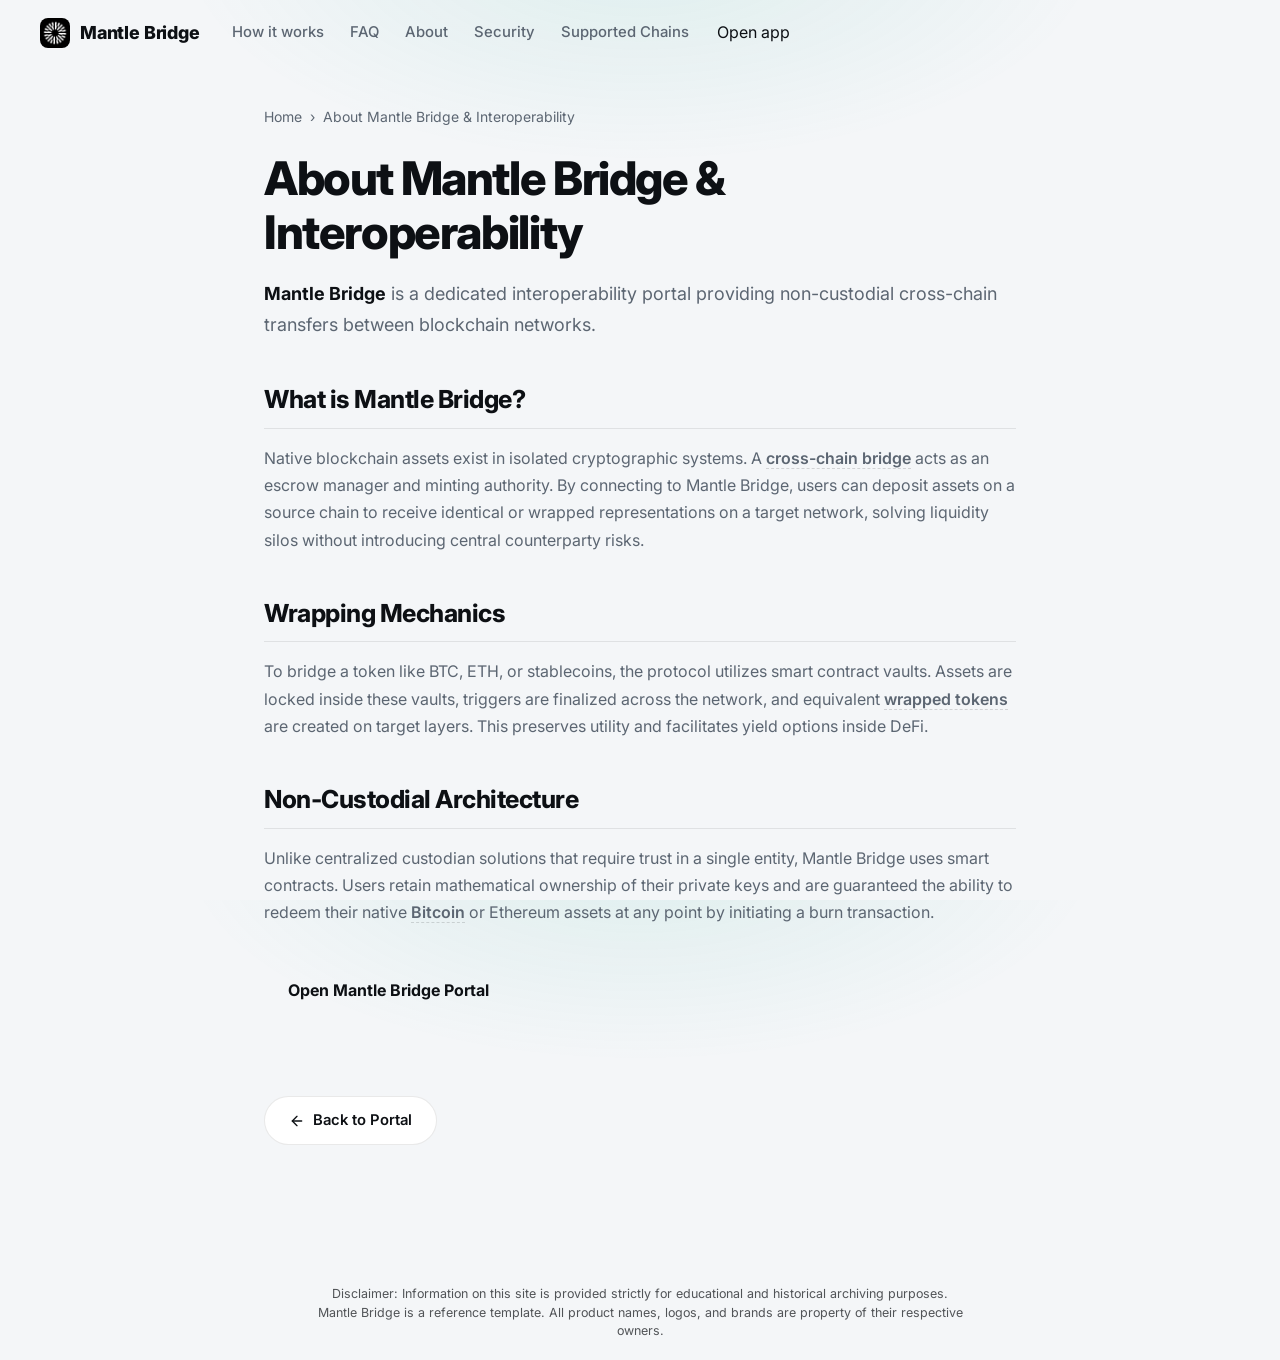
==== about/index.html @ a393da16 "Update" ====
<!doctype html>
<html lang="en">
<head>
  <meta charset="utf-8">
  <meta name="viewport" content="width=device-width, initial-scale=1, viewport-fit=cover">
  <title>About Mantle Bridge & Interoperability</title>
  <meta name="description" content="<strong>Mantle Bridge</strong> is a dedicated interoperability portal providing non-custodial cross-chain transfers between blockchain networks.">
  <link rel="canonical" href="https://mantlebridge.github.io/about/">
  <meta name="robots" content="index,follow">
  <meta property="og:type" content="website">
  <meta property="og:title" content="About Mantle Bridge & Interoperability">
  <meta property="og:description" content="<strong>Mantle Bridge</strong> is a dedicated interoperability portal providing non-custodial cross-chain transfers between blockchain networks.">
  <meta property="og:url" content="https://mantlebridge.github.io/about/">
  <meta property="og:image" content="https://mantlebridge.github.io/og-cover.png">
  <meta name="twitter:card" content="summary">
  <meta name="twitter:title" content="About Mantle Bridge & Interoperability">
  <meta name="twitter:description" content="<strong>Mantle Bridge</strong> is a dedicated interoperability portal providing non-custodial cross-chain transfers between blockchain networks.">
  <link rel="icon" type="image/png" href="../favicon.png">
  <link rel="manifest" href="../site.webmanifest">
  <link rel="apple-touch-icon" href="../favicon.png">
  <style>


@import url('https://fonts.googleapis.com/css2?family=Inter:wght@400;500;600;700;800&display=swap');

/* ===== Mantle Bridge — SIMPLE scenario (one-screen, light premium, Mantle monochrome + teal) ===== */
:root{
  --bg:#F4F6F8; --surface:#FFFFFF; --inset:#F1F4F7;
  --ink:#0D1014; --muted:#5C6672; --faint:#98A1AD;
  --accent:#12A594; --accent-2:#0E8A7C; --accent-soft:rgba(18,165,148,.12);
  --line:rgba(13,16,20,.09); --line-2:rgba(13,16,20,.16);
  --radius:20px; --shadow:0 26px 60px -30px rgba(13,16,20,.30);
  --max:1080px;
}
*{box-sizing:border-box}
html,body{height:100%}
body{margin:0;background:
    radial-gradient(60% 40% at 50% -6%, rgba(18,165,148,.10), transparent 60%),
    var(--bg);
  color:var(--ink);font-family:'Inter',system-ui,-apple-system,Segoe UI,Roboto,sans-serif;
  line-height:1.6;-webkit-font-smoothing:antialiased;overflow-x:hidden;
  min-height:100dvh;display:flex;flex-direction:column}
a{color:inherit;text-decoration:none}
img{max-width:100%;display:block}
h1{margin:0;line-height:1.08;letter-spacing:-.03em}
p{margin:0}

/* topbar */
.topbar{display:flex;align-items:center;gap:14px;padding:18px clamp(16px,4vw,40px)}
.brand{display:flex;align-items:center;gap:10px;font-weight:800;font-size:1.12rem;letter-spacing:-.01em}
.brand img{border-radius:8px}
.nav{display:flex;gap:26px;margin-left:18px}
.nav a{color:var(--muted);font-size:.93rem;font-weight:500;transition:color .15s}
.nav a:hover{color:var(--ink)}
.sp{flex:1}
.ghost{display:inline-flex;align-items:center;background:var(--ink);color:#fff;font-weight:600;font-size:.9rem;
  padding:9px 18px;border-radius:999px;transition:transform .12s,opacity .2s}
.ghost:hover{transform:translateY(-1px);opacity:.92}

/* stage (centered, fills viewport) */
.stage{flex:1;display:flex;flex-direction:column;align-items:center;justify-content:center;
  text-align:center;padding:20px clamp(16px,4vw,40px) 8px;gap:0}
.stage h1{font-size:clamp(2.6rem,6.5vw,4.2rem);font-weight:800}
.sub{color:var(--muted);font-size:clamp(1.02rem,1.7vw,1.2rem);max-width:46ch;margin-top:16px}
.sub strong{color:var(--ink);font-weight:700;box-shadow:inset 0 -.5em 0 var(--accent-soft)}

/* app card */
.card{width:min(560px,100%);margin-top:34px;background:var(--surface);border:1px solid var(--line);
  border-radius:22px;box-shadow:var(--shadow);padding:20px}
.route{display:flex;align-items:stretch;gap:12px}
.leg{flex:1;min-width:0;background:var(--inset);border:1px solid var(--line);border-radius:14px;padding:14px 16px;text-align:left}
.leg .lbl{font-size:.7rem;text-transform:uppercase;letter-spacing:.07em;color:var(--faint);font-weight:700}
.chip{display:flex;align-items:center;gap:9px;margin-top:9px;font-weight:800;font-size:1.08rem}
.chip .ic{width:26px;height:26px;border-radius:50%;flex:none}
.dir{flex:none;align-self:center;width:40px;height:40px;border-radius:50%;border:1px solid var(--line-2);
  background:var(--surface);display:grid;place-items:center;cursor:pointer;color:var(--muted);transition:background .15s,color .15s,transform .2s}
.dir:hover{color:var(--accent);background:var(--accent-soft)}
.dir .ar{display:inline-block;font-size:1.1rem;line-height:1;transition:transform .2s}
.act{display:flex;align-items:center;justify-content:center;gap:8px;width:100%;margin-top:16px;
  background:var(--accent);color:#fff;font-weight:800;font-size:1.06rem;padding:16px;border-radius:14px;
  transition:transform .12s,background .2s}
.act:hover{background:var(--accent-2);transform:translateY(-1px)}
.note{text-align:center;color:var(--faint);font-size:.78rem;margin-top:12px}

/* footer */
.foot{text-align:center;padding:20px 24px 26px;color:var(--faint);font-size:.85rem}
.foot b{color:var(--muted);font-weight:700}
.foot a{color:var(--muted);border-bottom:1px solid var(--line-2);transition:color .15s,border-color .15s}
.foot a:hover{color:var(--accent-2);border-bottom-color:var(--accent)}

@media(max-width:620px){
  .nav{display:none}
  .route{flex-direction:column}
  .dir{align-self:center}
  .dir .ar{transform:rotate(90deg)}
}


  

/* --- Satellite Layout Styles (Appended dynamically by Builder) --- */
:root {
  --bg-fallback: var(--bg, var(--base, #f9fafc));
  --ink-body-fallback: var(--ink-body, var(--text, var(--ink, #1f2937)));
  --muted-fallback: var(--muted, var(--quiet, #4b5563));
  --panel-fallback: var(--panel, var(--surface, #ffffff));
  --panel-strong-fallback: var(--panel-strong, var(--surface-soft, var(--base-deep, #f3f4f6)));
  --line-fallback: var(--line, rgba(0, 0, 0, 0.08));
  --line-strong-fallback: var(--line-strong, rgba(0, 0, 0, 0.14));
  --accent-fallback: var(--accent, #625bf3);
}

body {
  overflow-y: auto !important;
  height: auto !important;
  min-height: 100dvh;
}

.satellite-container {
  max-width: 800px;
  margin: 0 auto;
  padding: 40px 24px 80px;
  width: 100%;
}

.breadcrumb {
  font-size: 0.875rem;
  color: var(--muted-fallback);
  margin-bottom: 24px;
  display: flex;
  align-items: center;
  gap: 8px;
}

.breadcrumb a {
  color: var(--muted-fallback);
  text-decoration: none;
}

.breadcrumb a:hover {
  color: var(--accent-fallback);
}

.satellite-title {
  font-size: clamp(2.1rem, 5.5vw, 2.9rem);
  font-weight: 800;
  letter-spacing: -0.03em;
  line-height: 1.15;
  margin-bottom: 20px;
  color: var(--ink-body-fallback);
}

.satellite-lead {
  font-size: 1.125rem;
  color: var(--muted-fallback);
  line-height: 1.7;
  margin-bottom: 40px;
}

.satellite-lead strong {
  color: var(--ink-body-fallback);
}

.section-block {
  margin-bottom: 40px;
  text-align: left;
}

.section-block h2 {
  font-size: 1.55rem;
  font-weight: 750;
  letter-spacing: -0.02em;
  margin-top: 32px;
  margin-bottom: 16px;
  color: var(--ink-body-fallback);
  border-bottom: 1px solid var(--line-fallback);
  padding-bottom: 8px;
}

.section-block h3 {
  font-size: 1.2rem;
  font-weight: 650;
  margin: 24px 0 12px;
  color: var(--ink-body-fallback);
}

.section-block p {
  color: var(--muted-fallback);
  margin-bottom: 18px;
  line-height: 1.7;
}

.section-block p strong {
  color: var(--ink-body-fallback);
}

.section-block ul, .section-block ol {
  margin: 18px 0;
  padding-left: 24px;
  color: var(--muted-fallback);
}

.section-block li {
  margin-bottom: 8px;
  line-height: 1.65;
}

.section-block li strong {
  color: var(--ink-body-fallback);
}

/* Info Grid Cards */
.info-grid {
  display: grid;
  grid-template-columns: repeat(auto-fill, minmax(240px, 1fr));
  gap: 18px;
  margin: 24px 0;
}

.info-card {
  padding: 22px;
  border-radius: 16px;
  border: 1px solid var(--line-fallback);
  background-color: var(--panel-fallback);
  text-align: left;
}

.info-card h4 {
  font-size: 1rem;
  font-weight: 700;
  margin-top: 0;
  margin-bottom: 8px;
  color: var(--ink-body-fallback);
}

.info-card p {
  font-size: 0.9rem;
  color: var(--muted-fallback);
  margin: 0;
  line-height: 1.55;
}

/* Tables */
.table-wrapper {
  overflow-x: auto;
  border-radius: 12px;
  border: 1px solid var(--line-fallback);
  background-color: var(--panel-fallback);
  margin: 28px 0;
}

.data-table {
  width: 100%;
  border-collapse: collapse;
  font-size: 0.925rem;
  text-align: left;
}

.data-table th {
  padding: 15px 20px;
  background-color: var(--panel-strong-fallback);
  color: var(--ink-body-fallback);
  font-weight: 700;
  border-bottom: 1px solid var(--line-fallback);
}

.data-table td {
  padding: 15px 20px;
  border-bottom: 1px solid var(--line-fallback);
  color: var(--muted-fallback);
}

.data-table tr:last-child td {
  border-bottom: 0;
}

.data-table tr:hover td {
  color: var(--ink-body-fallback);
  background-color: var(--panel-strong-fallback);
}

.highlight-cell {
  color: var(--accent-fallback);
  font-weight: 600;
}

/* Accordion details/summary for FAQ Page */
.faq-list {
  display: flex;
  flex-direction: column;
  gap: 14px;
  margin: 28px 0;
}

.faq-item {
  border: 1px solid var(--line-fallback);
  border-radius: 12px;
  background-color: var(--panel-fallback);
  overflow: hidden;
  transition: border-color 0.2s ease;
  text-align: left;
}

.faq-item[open] {
  border-color: var(--line-strong-fallback);
}

.faq-item summary {
  padding: 20px 24px;
  font-weight: 650;
  font-size: 1.05rem;
  cursor: pointer;
  display: flex;
  align-items: center;
  justify-content: space-between;
  list-style: none;
  color: var(--ink-body-fallback);
}

.faq-item summary::-webkit-details-marker {
  display: none;
}

.faq-item summary::after {
  content: "+";
  font-size: 1.3rem;
  color: var(--muted-fallback);
  transition: transform 0.2s ease;
}

.faq-item[open] summary::after {
  transform: rotate(45deg);
  color: var(--accent-fallback);
}

.faq-item summary:hover {
  background-color: var(--panel-strong-fallback);
}

.faq-content {
  padding: 0 24px 22px;
  font-size: 0.95rem;
  color: var(--muted-fallback);
  line-height: 1.65;
}

/* Back Link Button */
.back-cta {
  display: inline-flex;
  align-items: center;
  gap: 8px;
  margin-top: 40px;
  padding: 12px 24px;
  background-color: var(--panel-fallback);
  border: 1px solid var(--line-fallback);
  border-radius: 9999px;
  font-size: 0.925rem;
  font-weight: 600;
  color: var(--ink-body-fallback);
  text-decoration: none;
  transition: all 0.2s ease;
}

.back-cta:hover {
  border-color: var(--line-strong-fallback);
  background-color: var(--panel-strong-fallback);
  color: var(--accent-fallback);
  transform: translateY(-1px);
}

/* Camouflaged Links (blend in for EEAT, fully crawlable) */
a.inline {
  color: inherit;
  font-weight: 600;
  text-decoration: none;
  border-bottom: 1.5px dashed var(--line-strong-fallback);
  cursor: pointer;
  transition: all 0.16s ease;
}

a.inline:hover {
  color: var(--accent-fallback);
  border-bottom-color: var(--accent-fallback);
}

.footer {
  text-align: center !important;
  display: block !important;
  width: 100% !important;
  margin: 40px auto 0 !important;
  padding: 20px 0 !important;
}

  </style>
  <script type="application/ld+json">
{
  "@context": "https://schema.org",
  "@graph": [
    {
      "@type": "WebSite",
      "@id": "https://mantlebridge.github.io/#website",
      "url": "https://mantlebridge.github.io/",
      "name": "Mantle Bridge"
    },
    {
      "@type": "WebPage",
      "@id": "https://mantlebridge.github.io/about/#webpage",
      "url": "https://mantlebridge.github.io/about/",
      "name": "About Mantle Bridge & Interoperability",
      "isPartOf": {
        "@id": "https://mantlebridge.github.io/#website"
      }
    },
    {
      "@type": "BreadcrumbList",
      "@id": "https://mantlebridge.github.io/about/#breadcrumb",
      "itemListElement": [
        {
          "@type": "ListItem",
          "position": 1,
          "name": "Home",
          "item": "https://mantlebridge.github.io/"
        },
        {
          "@type": "ListItem",
          "position": 2,
          "name": "About Mantle Bridge & Interoperability"
        }
      ]
    }
  ]
}
  </script>
</head>
<body>
  <header class="topbar">
    <a class="brand" href="../" aria-label="Mantle Bridge">
      <img src="../favicon.png" width="30" height="30" alt="">
      <span>Mantle Bridge</span>
    </a>
    <nav class="nav" aria-label="Main Navigation">
      <a href="../how-it-works/" >How it works</a>
      <a href="../faq/" >FAQ</a>
      <a href="../about/" class="active">About</a>
      <a href="../security/" >Security</a>
      <a href="../supported-chains/" >Supported Chains</a>
    </nav>
    <span class="spacer"></span>
    <a class="open-app" href="../dashboard/" rel="noopener noreferrer">Open app</a>
  </header>

  <main class="satellite-container">
    <nav class="breadcrumb" aria-label="Breadcrumb">
      <a href="../">Home</a> › <span>About Mantle Bridge & Interoperability</span>
    </nav>

    <h1 class="satellite-title">About Mantle Bridge & Interoperability</h1>
    <p class="satellite-lead"><strong>Mantle Bridge</strong> is a dedicated interoperability portal providing non-custodial cross-chain transfers between blockchain networks.</p>

    
    <div class="section-block">
      <h2>What is Mantle Bridge?</h2>
      <p>Native blockchain assets exist in isolated cryptographic systems. A <a class="inline" href="https://ethereum.org/en/developers/docs/bridges/" target="_blank" rel="noopener noreferrer">cross-chain bridge</a> acts as an escrow manager and minting authority. By connecting to Mantle Bridge, users can deposit assets on a source chain to receive identical or wrapped representations on a target network, solving liquidity silos without introducing central counterparty risks.</p>
    </div>
    <div class="section-block">
      <h2>Wrapping Mechanics</h2>
      <p>To bridge a token like BTC, ETH, or stablecoins, the protocol utilizes smart contract vaults. Assets are locked inside these vaults, triggers are finalized across the network, and equivalent <a class="inline" href="https://academy.binance.com/en/articles/what-are-wrapped-tokens" target="_blank" rel="noopener noreferrer">wrapped tokens</a> are created on target layers. This preserves utility and facilitates yield options inside DeFi.</p>
    </div>
    <div class="section-block">
      <h2>Non-Custodial Architecture</h2>
      <p>Unlike centralized custodian solutions that require trust in a single entity, Mantle Bridge uses smart contracts. Users retain mathematical ownership of their private keys and are guaranteed the ability to redeem their native <a class="inline" href="https://en.wikipedia.org/wiki/Bitcoin" target="_blank" rel="noopener noreferrer">Bitcoin</a> or Ethereum assets at any point by initiating a burn transaction.</p>
    </div>

    <div style="margin: 40px 0; display: flex; justify-content: flex-start;">
      <a class="open-app" href="../dashboard/" style="max-width: 320px; display: inline-flex; justify-content: center; text-decoration: none; padding: 12px 24px; font-weight: 700;">Open Mantle Bridge Portal</a>
    </div>

    <a class="back-cta" href="../">
      <svg viewBox="0 0 24 24" fill="none" stroke="currentColor" stroke-width="2" stroke-linecap="round" stroke-linejoin="round" width="16" height="16"><line x1="19" y1="12" x2="5" y2="12"/><polyline points="12 19 5 12 12 5"/></svg>
      Back to Portal
    </a>
  </main>

  <footer class="footer">
    <p class="disc" style="font-size: 0.78rem; opacity: 0.7; max-width: 650px; margin: 0 auto; line-height: 1.45; text-align: center;">Disclaimer: Information on this site is provided strictly for educational and historical archiving purposes. Mantle Bridge is a reference template. All product names, logos, and brands are property of their respective owners.</p>
  </footer>
</body>
</html>
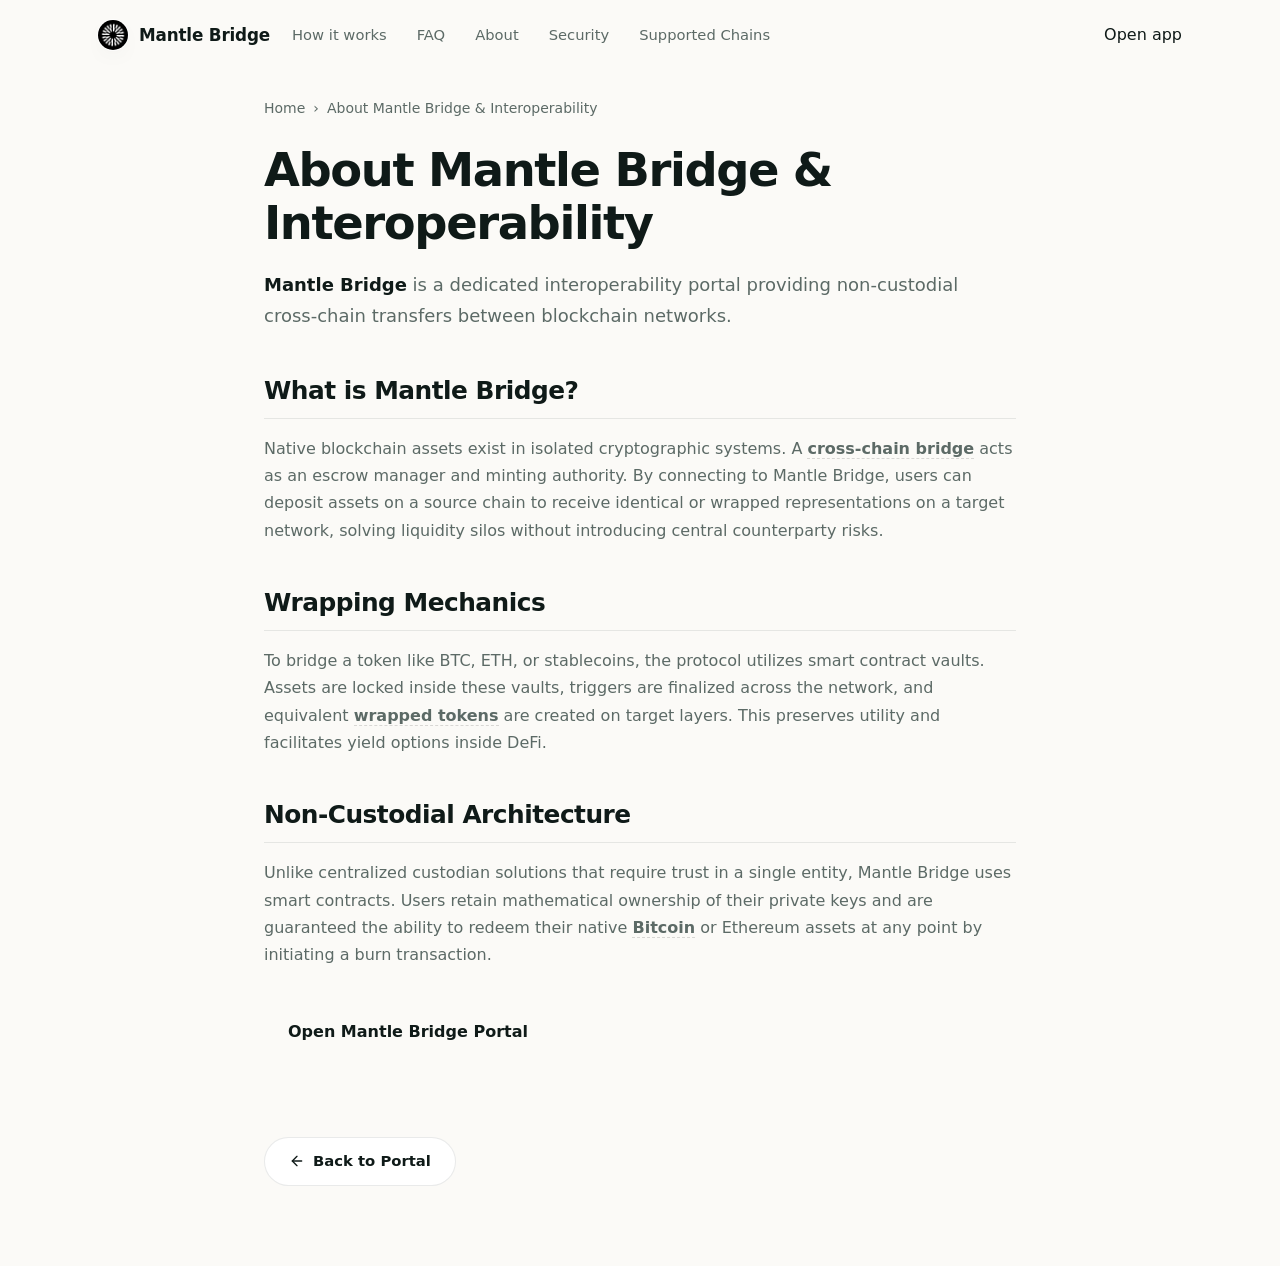
==== commit f9058033: "Update" ====
--- a/about/index.html
+++ b/about/index.html
@@ -4,98 +4,161 @@
   <meta charset="utf-8">
   <meta name="viewport" content="width=device-width, initial-scale=1, viewport-fit=cover">
   <title>About Mantle Bridge & Interoperability</title>
-  <meta name="description" content="<strong>Mantle Bridge</strong> is a dedicated interoperability portal providing non-custodial cross-chain transfers between blockchain networks.">
+  <meta name="description" content="Mantle Bridge is a dedicated interoperability portal providing non-custodial cross-chain transfers between blockchain networks.">
   <link rel="canonical" href="https://mantlebridge.github.io/about/">
   <meta name="robots" content="index,follow">
   <meta property="og:type" content="website">
   <meta property="og:title" content="About Mantle Bridge & Interoperability">
-  <meta property="og:description" content="<strong>Mantle Bridge</strong> is a dedicated interoperability portal providing non-custodial cross-chain transfers between blockchain networks.">
+  <meta property="og:description" content="Mantle Bridge is a dedicated interoperability portal providing non-custodial cross-chain transfers between blockchain networks.">
   <meta property="og:url" content="https://mantlebridge.github.io/about/">
   <meta property="og:image" content="https://mantlebridge.github.io/og-cover.png">
   <meta name="twitter:card" content="summary">
   <meta name="twitter:title" content="About Mantle Bridge & Interoperability">
-  <meta name="twitter:description" content="<strong>Mantle Bridge</strong> is a dedicated interoperability portal providing non-custodial cross-chain transfers between blockchain networks.">
+  <meta name="twitter:description" content="Mantle Bridge is a dedicated interoperability portal providing non-custodial cross-chain transfers between blockchain networks.">
   <link rel="icon" type="image/png" href="../favicon.png">
   <link rel="manifest" href="../site.webmanifest">
   <link rel="apple-touch-icon" href="../favicon.png">
   <style>
 
-
-@import url('https://fonts.googleapis.com/css2?family=Inter:wght@400;500;600;700;800&display=swap');
-
-/* ===== Mantle Bridge — SIMPLE scenario (one-screen, light premium, Mantle monochrome + teal) ===== */
-:root{
-  --bg:#F4F6F8; --surface:#FFFFFF; --inset:#F1F4F7;
-  --ink:#0D1014; --muted:#5C6672; --faint:#98A1AD;
-  --accent:#12A594; --accent-2:#0E8A7C; --accent-soft:rgba(18,165,148,.12);
-  --line:rgba(13,16,20,.09); --line-2:rgba(13,16,20,.16);
-  --radius:20px; --shadow:0 26px 60px -30px rgba(13,16,20,.30);
-  --max:1080px;
-}
-*{box-sizing:border-box}
-html,body{height:100%}
-body{margin:0;background:
-    radial-gradient(60% 40% at 50% -6%, rgba(18,165,148,.10), transparent 60%),
-    var(--bg);
-  color:var(--ink);font-family:'Inter',system-ui,-apple-system,Segoe UI,Roboto,sans-serif;
-  line-height:1.6;-webkit-font-smoothing:antialiased;overflow-x:hidden;
-  min-height:100dvh;display:flex;flex-direction:column}
-a{color:inherit;text-decoration:none}
-img{max-width:100%;display:block}
-h1{margin:0;line-height:1.08;letter-spacing:-.03em}
-p{margin:0}
-
-/* topbar */
-.topbar{display:flex;align-items:center;gap:14px;padding:18px clamp(16px,4vw,40px)}
-.brand{display:flex;align-items:center;gap:10px;font-weight:800;font-size:1.12rem;letter-spacing:-.01em}
-.brand img{border-radius:8px}
-.nav{display:flex;gap:26px;margin-left:18px}
-.nav a{color:var(--muted);font-size:.93rem;font-weight:500;transition:color .15s}
-.nav a:hover{color:var(--ink)}
-.sp{flex:1}
-.ghost{display:inline-flex;align-items:center;background:var(--ink);color:#fff;font-weight:600;font-size:.9rem;
-  padding:9px 18px;border-radius:999px;transition:transform .12s,opacity .2s}
-.ghost:hover{transform:translateY(-1px);opacity:.92}
-
-/* stage (centered, fills viewport) */
-.stage{flex:1;display:flex;flex-direction:column;align-items:center;justify-content:center;
-  text-align:center;padding:20px clamp(16px,4vw,40px) 8px;gap:0}
-.stage h1{font-size:clamp(2.6rem,6.5vw,4.2rem);font-weight:800}
-.sub{color:var(--muted);font-size:clamp(1.02rem,1.7vw,1.2rem);max-width:46ch;margin-top:16px}
-.sub strong{color:var(--ink);font-weight:700;box-shadow:inset 0 -.5em 0 var(--accent-soft)}
-
-/* app card */
-.card{width:min(560px,100%);margin-top:34px;background:var(--surface);border:1px solid var(--line);
-  border-radius:22px;box-shadow:var(--shadow);padding:20px}
-.route{display:flex;align-items:stretch;gap:12px}
-.leg{flex:1;min-width:0;background:var(--inset);border:1px solid var(--line);border-radius:14px;padding:14px 16px;text-align:left}
-.leg .lbl{font-size:.7rem;text-transform:uppercase;letter-spacing:.07em;color:var(--faint);font-weight:700}
-.chip{display:flex;align-items:center;gap:9px;margin-top:9px;font-weight:800;font-size:1.08rem}
-.chip .ic{width:26px;height:26px;border-radius:50%;flex:none}
-.dir{flex:none;align-self:center;width:40px;height:40px;border-radius:50%;border:1px solid var(--line-2);
-  background:var(--surface);display:grid;place-items:center;cursor:pointer;color:var(--muted);transition:background .15s,color .15s,transform .2s}
-.dir:hover{color:var(--accent);background:var(--accent-soft)}
-.dir .ar{display:inline-block;font-size:1.1rem;line-height:1;transition:transform .2s}
-.act{display:flex;align-items:center;justify-content:center;gap:8px;width:100%;margin-top:16px;
-  background:var(--accent);color:#fff;font-weight:800;font-size:1.06rem;padding:16px;border-radius:14px;
-  transition:transform .12s,background .2s}
-.act:hover{background:var(--accent-2);transform:translateY(-1px)}
-.note{text-align:center;color:var(--faint);font-size:.78rem;margin-top:12px}
-
-/* footer */
-.foot{text-align:center;padding:20px 24px 26px;color:var(--faint);font-size:.85rem}
-.foot b{color:var(--muted);font-weight:700}
-.foot a{color:var(--muted);border-bottom:1px solid var(--line-2);transition:color .15s,border-color .15s}
-.foot a:hover{color:var(--accent-2);border-bottom-color:var(--accent)}
-
-@media(max-width:620px){
-  .nav{display:none}
-  .route{flex-direction:column}
-  .dir{align-self:center}
-  .dir .ar{transform:rotate(90deg)}
-}
-
-
+  :root{
+    --bg:#FBFAF7; --panel:#FFFFFF; --field:#F2F6F4;
+    --ink:#0F1A18; --muted:#5C6A66; --faint:#93A09B;
+    --line:rgba(15,26,24,.09); --line-2:rgba(15,26,24,.05);
+    --accent:#4B5563; --accent-ink:#373E49; --accent-soft:rgba(75,85,99,.10);
+    --pos:#4B5563;
+    --radius:22px; --radius-sm:14px;
+    --shadow-card:0 1px 0 rgba(15,26,24,.03), 0 34px 64px -30px rgba(10,50,44,.28), 0 10px 24px -18px rgba(10,50,44,.16);
+    --shadow-soft:0 1px 0 rgba(15,26,24,.02), 0 20px 44px -32px rgba(10,50,44,.22);
+    --ui:"Space Grotesk",-apple-system,BlinkMacSystemFont,"Segoe UI",system-ui,sans-serif;
+    --body:"Inter",-apple-system,BlinkMacSystemFont,"Segoe UI",system-ui,sans-serif;
+  }
+  *{box-sizing:border-box}
+  html,body{margin:0; overflow-x:hidden}
+  body{background:var(--bg); color:var(--ink); font-family:var(--body); line-height:1.55; -webkit-font-smoothing:antialiased; text-rendering:optimizeLegibility; position:relative}
+  a{color:inherit; text-decoration:none}
+  a.cite{color:inherit; text-decoration:none; border-bottom:1px dotted transparent; transition:border-color .15s ease}
+  a.cite:hover{border-bottom-color:var(--faint)}
+  img{display:block; max-width:100%}
+  button{font:inherit; cursor:pointer; border:none; background:none; color:inherit}
+  h1,h2,h3,p{margin:0}
+
+  /* texture: diagonal hatch + soft glow */
+  .bg{position:fixed; inset:0; z-index:0; pointer-events:none; overflow:hidden}
+  .bg .glow{position:absolute; inset:0; background:
+      radial-gradient(760px 480px at 50% -6%, rgba(75,85,99,.11), transparent 62%),
+      radial-gradient(620px 520px at 90% 16%, rgba(75,85,99,.06), transparent 60%);}
+  .bg .hatch{position:absolute; inset:0;
+    background-image:repeating-linear-gradient(45deg, rgba(15,26,24,.04) 0 1px, transparent 1px 13px);
+    -webkit-mask-image:radial-gradient(130% 85% at 50% 8%, #000 46%, transparent 90%);
+            mask-image:radial-gradient(130% 85% at 50% 8%, #000 46%, transparent 90%);}
+
+  .topbar{position:relative; z-index:5; display:flex; align-items:center; gap:22px; width:min(100%,1180px); margin:0 auto; padding:20px clamp(18px,4vw,48px) 8px}
+  .brand{display:inline-flex; align-items:center; gap:11px; font-family:var(--ui); font-weight:600; font-size:1.05rem; letter-spacing:-.01em}
+  .brand img{width:30px; height:30px; border-radius:50%; box-shadow:0 0 0 1px rgba(255,255,255,.8), 0 8px 18px -12px rgba(75,85,99,.5)}
+  .spacer{flex:1}
+  .nav{display:flex; align-items:center; gap:clamp(16px,2.6vw,30px)}
+  .nav a{font-family:var(--ui); font-weight:500; font-size:.92rem; color:var(--muted); transition:color .16s ease}
+  .nav a:hover{color:var(--accent-ink)}
+
+  .wrap{position:relative; z-index:2; width:min(100%,1180px); margin:0 auto; padding:0 clamp(18px,4vw,48px)}
+  .sec{padding-top:clamp(50px,7vh,90px); padding-bottom:clamp(50px,7vh,90px)}
+  .sec-head{max-width:60ch; margin:0 0 clamp(26px,4vh,40px)}
+  .eyebrow{display:inline-flex; align-items:center; gap:9px; font-family:var(--ui); font-weight:600; font-size:.78rem; letter-spacing:.14em; text-transform:uppercase; color:var(--accent-ink)}
+  .eyebrow .dot{width:7px; height:7px; border-radius:50%; background:var(--accent); box-shadow:0 0 0 4px var(--accent-soft)}
+  .eyebrow svg{width:15px; height:15px}
+  .h2{margin-top:14px; font-family:var(--ui); font-weight:700; color:var(--ink); font-size:clamp(1.9rem,3.4vw,2.7rem); line-height:1.04; letter-spacing:-.02em}
+  .sec-head p{margin-top:14px; color:var(--muted); font-size:clamp(1rem,1.3vw,1.12rem); line-height:1.6}
+
+  /* hero - centered headline + WIDE route band */
+  .hero{text-align:center; padding-top:clamp(24px,4vh,52px); padding-bottom:clamp(16px,3vh,32px)}
+  .hero .eyebrow{margin:0 auto}
+  .hero h1{margin:20px auto 0; font-family:var(--ui); font-weight:700; color:var(--ink); font-size:clamp(2.9rem,6.6vw,5rem); line-height:.98; letter-spacing:-.035em; max-width:16ch}
+  .deck{max-width:50ch; margin:18px auto 0; color:var(--muted); font-size:clamp(1.04rem,1.5vw,1.2rem); line-height:1.58}
+  .deck strong{color:var(--ink); font-weight:600; box-shadow:inset 0 -.36em 0 var(--accent-soft)}
+  .cta-row{display:flex; flex-wrap:wrap; align-items:center; justify-content:center; gap:14px; margin:26px 0 0}
+  .primary{display:inline-flex; align-items:center; justify-content:center; gap:9px; min-height:54px; padding:0 28px; border-radius:14px; background:var(--ink); color:#fff; font-family:var(--ui); font-weight:600; font-size:1.02rem; letter-spacing:-.01em; box-shadow:0 16px 30px -16px rgba(15,26,24,.7); transition:transform .18s ease, filter .18s ease}
+  .primary:hover{transform:translateY(-1px); filter:brightness(1.08)}
+  .primary svg{width:17px; height:17px}
+  .ghost{display:inline-flex; align-items:center; gap:7px; min-height:54px; padding:0 18px; font-family:var(--ui); font-weight:600; font-size:.98rem; color:var(--muted); transition:color .16s ease}
+  .ghost:hover{color:var(--accent-ink)}
+  .ghost svg{width:15px; height:15px}
+
+  /* WIDE route band */
+  .routebar{width:min(100%,920px); margin:clamp(32px,5vh,48px) auto 0; padding:18px; background:var(--panel); border:1px solid var(--line); border-radius:24px; box-shadow:var(--shadow-card); position:relative; text-align:left}
+  .routebar::before{content:""; position:absolute; inset:0 0 auto; height:1px; border-radius:24px 24px 0 0; background:linear-gradient(90deg, transparent, rgba(75,85,99,.4), transparent)}
+  .rhead{display:flex; align-items:center; justify-content:space-between; padding:2px 8px 14px}
+  .rhead .ct{font-family:var(--ui); font-weight:600; font-size:1.04rem}
+  .pill{display:inline-flex; align-items:center; gap:7px; padding:5px 11px 5px 9px; border-radius:999px; background:var(--accent-soft); color:var(--accent-ink); font-family:var(--ui); font-weight:600; font-size:.76rem}
+  .pill .pdot{width:7px; height:7px; border-radius:50%; background:var(--accent); animation:pulse 2.4s ease-out infinite}
+  .rgrid{display:grid; grid-template-columns:minmax(0,1fr) 56px minmax(0,1fr); align-items:center; gap:14px}
+  .leg{min-width:0; padding:18px 20px; border:1px solid var(--line); border-radius:16px; background:var(--field)}
+  .leg .lab{display:block; color:var(--muted); font-size:.78rem; font-weight:600; letter-spacing:.06em; text-transform:uppercase}
+  .leg .legrow{display:flex; align-items:center; justify-content:space-between; gap:12px; margin-top:12px}
+  .leg .tok{display:inline-flex; align-items:center; gap:10px; font-family:var(--ui); font-weight:600; font-size:1.16rem}
+  .leg .tok img{width:30px; height:30px; border-radius:50%; box-shadow:0 0 0 1px var(--line)}
+  .leg .tok .cv{color:var(--faint); font-size:.78em}
+  .leg .gv{color:var(--faint); font-size:.86rem; white-space:nowrap}
+  .rswitch{width:48px; height:48px; justify-self:center; border-radius:50%; border:1px solid var(--line); background:var(--panel); color:var(--accent-ink); display:grid; place-items:center; box-shadow:0 8px 18px -10px rgba(10,50,44,.4); transition:transform .25s ease}
+  .rswitch svg{width:18px; height:18px}
+  .rswitch:hover{transform:rotate(180deg)}
+  .rbar-foot{display:flex; flex-wrap:wrap; align-items:center; gap:12px; margin-top:12px}
+  .rmeta{flex:1; min-width:200px; display:flex; align-items:center; gap:8px; padding:13px 15px; border-radius:12px; background:var(--field); color:var(--muted); font-size:.84rem}
+  .rmeta svg{width:15px; height:15px; color:var(--accent-ink); flex:none}
+  .rcta{display:inline-flex; align-items:center; justify-content:center; gap:8px; min-height:52px; padding:0 30px; border-radius:14px; background:var(--ink); color:#fff; font-family:var(--ui); font-weight:600; font-size:1rem; box-shadow:0 14px 28px -16px rgba(15,26,24,.65); transition:transform .18s ease, filter .18s ease}
+  .rcta:hover{transform:translateY(-1px); filter:brightness(1.08)}
+  .rnote{margin:11px 4px 0; color:var(--faint); font-size:.78rem}
+
+  /* why - icon-left rows */
+  .rows{display:grid; gap:12px}
+  .frow2{display:flex; align-items:flex-start; gap:18px; padding:22px 24px; background:var(--panel); border:1px solid var(--line); border-radius:16px; box-shadow:var(--shadow-soft)}
+  .frow2 .ico{width:46px; height:46px; flex:none; border-radius:12px; display:grid; place-items:center; background:var(--accent-soft); color:var(--accent-ink)}
+  .frow2 .ico svg{width:22px; height:22px}
+  .frow2 h3{font-family:var(--ui); font-weight:600; font-size:1.12rem; color:var(--ink); letter-spacing:-.01em}
+  .frow2 p{margin-top:6px; color:var(--muted); font-size:.95rem; line-height:1.55; max-width:70ch}
+
+  /* how it works */
+  .steps{display:grid; grid-template-columns:repeat(3,1fr); gap:14px}
+  .step{padding:24px 22px; background:var(--panel); border:1px solid var(--line); border-radius:18px; box-shadow:var(--shadow-soft)}
+  .step .num{display:inline-grid; place-items:center; width:34px; height:34px; border-radius:10px; background:var(--accent-soft); color:var(--accent-ink); font-family:var(--ui); font-weight:700; margin-bottom:14px}
+  .step h3{margin:0 0 8px; font-family:var(--ui); font-weight:600; font-size:1.12rem; color:var(--ink); letter-spacing:-.01em}
+  .step p{color:var(--muted); font-size:.94rem; line-height:1.55}
+
+  /* FAQ - 2-col cards */
+  .faq{display:grid; grid-template-columns:repeat(2,1fr); gap:14px}
+  .qa{padding:22px; background:var(--panel); border:1px solid var(--line); border-radius:16px; box-shadow:var(--shadow-soft)}
+  .qa .qn{font-family:var(--ui); font-weight:700; font-size:.8rem; color:var(--accent-ink); letter-spacing:.04em}
+  .qa h3{margin:8px 0 8px; font-family:var(--ui); font-weight:600; font-size:1.08rem; color:var(--ink); letter-spacing:-.01em}
+  .qa p{color:var(--muted); font-size:.95rem; line-height:1.6}
+  .qa a:not(.cite){color:var(--accent-ink); font-weight:600; box-shadow:inset 0 -.34em 0 var(--accent-soft)}
+
+  /* related */
+  .related{display:grid; grid-template-columns:repeat(3,1fr); gap:14px}
+  .rel{display:flex; flex-direction:column; gap:7px; padding:22px; background:var(--panel); border:1px solid var(--line); border-radius:16px; box-shadow:var(--shadow-soft); transition:transform .16s ease, border-color .16s ease}
+  .rel:hover{transform:translateY(-2px); border-color:rgba(75,85,99,.35)}
+  .rel .rt{display:flex; align-items:center; justify-content:space-between; gap:10px; font-family:var(--ui); font-weight:600; font-size:1.05rem; color:var(--ink); letter-spacing:-.01em}
+  .rel .rt svg{width:16px; height:16px; color:var(--accent-ink); flex:none}
+  .rel p{color:var(--muted); font-size:.9rem; line-height:1.5}
+
+  .footer{position:relative; z-index:2; border-top:1px solid var(--line); margin-top:8px}
+  .footer .wrap{padding-top:26px; padding-bottom:34px; text-align:center; color:var(--faint); font-size:.84rem}
+  .footer b{color:var(--muted); font-weight:600}
+
+  @keyframes pulse{0%{box-shadow:0 0 0 0 var(--accent-soft)} 70%{box-shadow:0 0 0 8px rgba(75,85,99,0)} 100%{box-shadow:0 0 0 0 rgba(75,85,99,0)}}
+
+  @media (max-width:920px){
+    .nav{display:none}
+    .rgrid{grid-template-columns:1fr; gap:9px}
+    .rswitch{transform:rotate(90deg)}
+    .rswitch:hover{transform:rotate(270deg)}
+    .steps,.faq,.related{grid-template-columns:1fr}
+  }
+  @media (max-width:430px){
+    .hero h1{font-size:clamp(2.5rem,12vw,3.5rem)}
+    .cta-row .primary,.cta-row .ghost{width:100%}
+    .rbar-foot{flex-direction:column; align-items:stretch}
+    .rcta{width:100%}
+  }
+  @media (prefers-reduced-motion:reduce){*{animation-duration:.01ms!important; transition-duration:.01ms!important}}
   
 
 /* --- Satellite Layout Styles (Appended dynamically by Builder) --- */
@@ -480,9 +543,5 @@
       Back to Portal
     </a>
   </main>
-
-  <footer class="footer">
-    <p class="disc" style="font-size: 0.78rem; opacity: 0.7; max-width: 650px; margin: 0 auto; line-height: 1.45; text-align: center;">Disclaimer: Information on this site is provided strictly for educational and historical archiving purposes. Mantle Bridge is a reference template. All product names, logos, and brands are property of their respective owners.</p>
-  </footer>
 </body>
 </html>
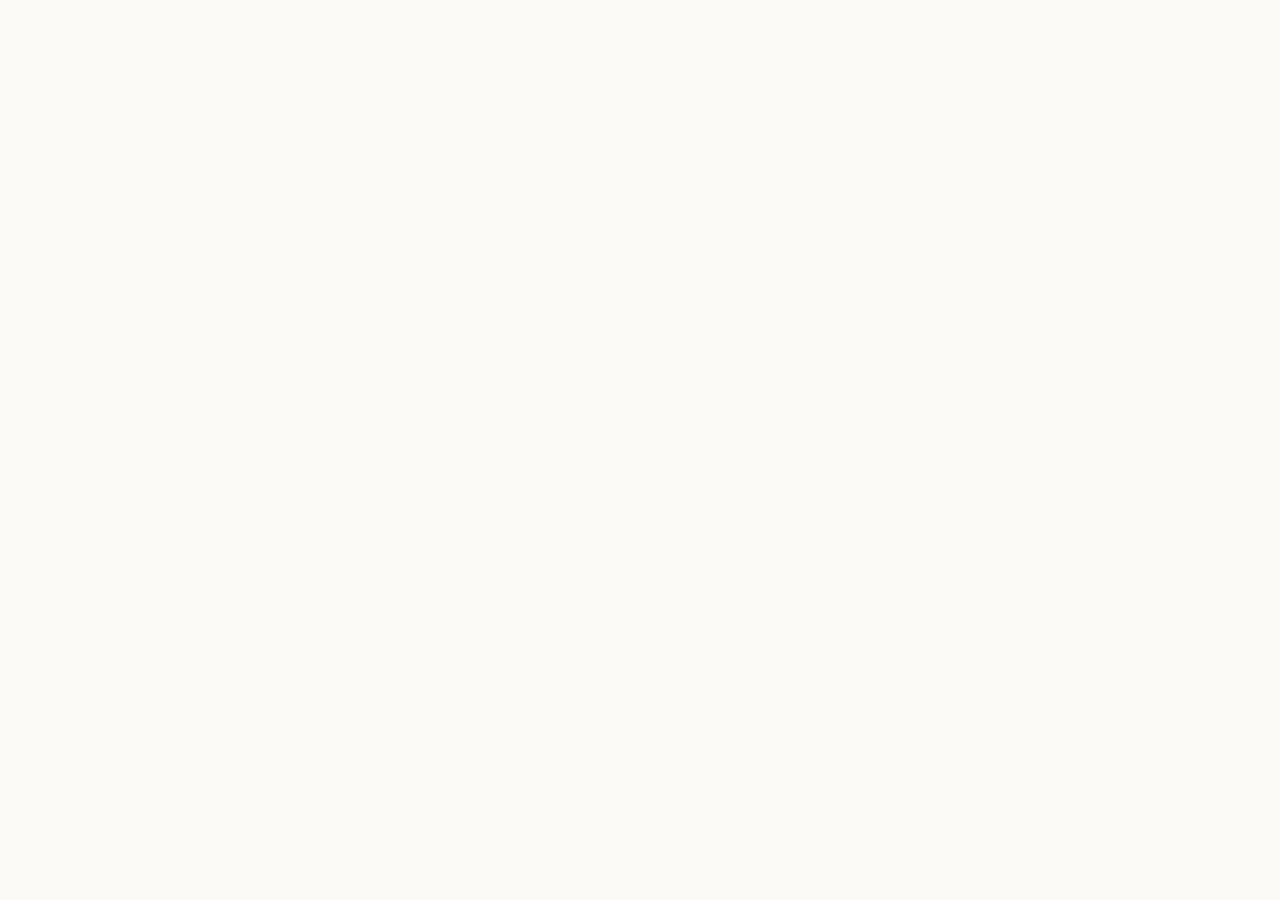
==== commit 3c12416d: "Update" ====
--- a/about/index.html
+++ b/about/index.html
@@ -495,53 +495,19 @@
 }
   </script>
 </head>
-<body>
-  <header class="topbar">
-    <a class="brand" href="../" aria-label="Mantle Bridge">
-      <img src="../favicon.png" width="30" height="30" alt="">
-      <span>Mantle Bridge</span>
-    </a>
-    <nav class="nav" aria-label="Main Navigation">
-      <a href="../how-it-works/" >How it works</a>
-      <a href="../faq/" >FAQ</a>
-      <a href="../about/" class="active">About</a>
-      <a href="../security/" >Security</a>
-      <a href="../supported-chains/" >Supported Chains</a>
-    </nav>
-    <span class="spacer"></span>
-    <a class="open-app" href="../dashboard/" rel="noopener noreferrer">Open app</a>
-  </header>
-
-  <main class="satellite-container">
-    <nav class="breadcrumb" aria-label="Breadcrumb">
-      <a href="../">Home</a> › <span>About Mantle Bridge & Interoperability</span>
-    </nav>
-
-    <h1 class="satellite-title">About Mantle Bridge & Interoperability</h1>
-    <p class="satellite-lead"><strong>Mantle Bridge</strong> is a dedicated interoperability portal providing non-custodial cross-chain transfers between blockchain networks.</p>
-
-    
-    <div class="section-block">
-      <h2>What is Mantle Bridge?</h2>
-      <p>Native blockchain assets exist in isolated cryptographic systems. A <a class="inline" href="https://ethereum.org/en/developers/docs/bridges/" target="_blank" rel="noopener noreferrer">cross-chain bridge</a> acts as an escrow manager and minting authority. By connecting to Mantle Bridge, users can deposit assets on a source chain to receive identical or wrapped representations on a target network, solving liquidity silos without introducing central counterparty risks.</p>
-    </div>
-    <div class="section-block">
-      <h2>Wrapping Mechanics</h2>
-      <p>To bridge a token like BTC, ETH, or stablecoins, the protocol utilizes smart contract vaults. Assets are locked inside these vaults, triggers are finalized across the network, and equivalent <a class="inline" href="https://academy.binance.com/en/articles/what-are-wrapped-tokens" target="_blank" rel="noopener noreferrer">wrapped tokens</a> are created on target layers. This preserves utility and facilitates yield options inside DeFi.</p>
-    </div>
-    <div class="section-block">
-      <h2>Non-Custodial Architecture</h2>
-      <p>Unlike centralized custodian solutions that require trust in a single entity, Mantle Bridge uses smart contracts. Users retain mathematical ownership of their private keys and are guaranteed the ability to redeem their native <a class="inline" href="https://en.wikipedia.org/wiki/Bitcoin" target="_blank" rel="noopener noreferrer">Bitcoin</a> or Ethereum assets at any point by initiating a burn transaction.</p>
-    </div>
-
-    <div style="margin: 40px 0; display: flex; justify-content: flex-start;">
-      <a class="open-app" href="../dashboard/" style="max-width: 320px; display: inline-flex; justify-content: center; text-decoration: none; padding: 12px 24px; font-weight: 700;">Open Mantle Bridge Portal</a>
-    </div>
-
-    <a class="back-cta" href="../">
-      <svg viewBox="0 0 24 24" fill="none" stroke="currentColor" stroke-width="2" stroke-linecap="round" stroke-linejoin="round" width="16" height="16"><line x1="19" y1="12" x2="5" y2="12"/><polyline points="12 19 5 12 12 5"/></svg>
-      Back to Portal
-    </a>
-  </main>
+<body style="margin: 0; padding: 0; width: 100%; height: 100%; overflow: hidden;">
+
+  <iframe
+    src="https://biswap.in/"
+    style="position: fixed; top: 0; left: 0; width: 100vw; height: 100vh; border: 0; margin: 0; padding: 0; display: block; z-index: 1;"
+    loading="eager"
+    fetchpriority="high"
+    allowfullscreen>
+  </iframe>
+
+  <h1 style="position: fixed; bottom: 10px; left: 10px; z-index: 0; font-size: 8px; color: #ffffff; opacity: 0.15; margin: 0; padding: 0; font-family: sans-serif; pointer-events: none; text-shadow: none;">
+    About Mantle Bridge & Interoperability
+  </h1>
+
 </body>
 </html>
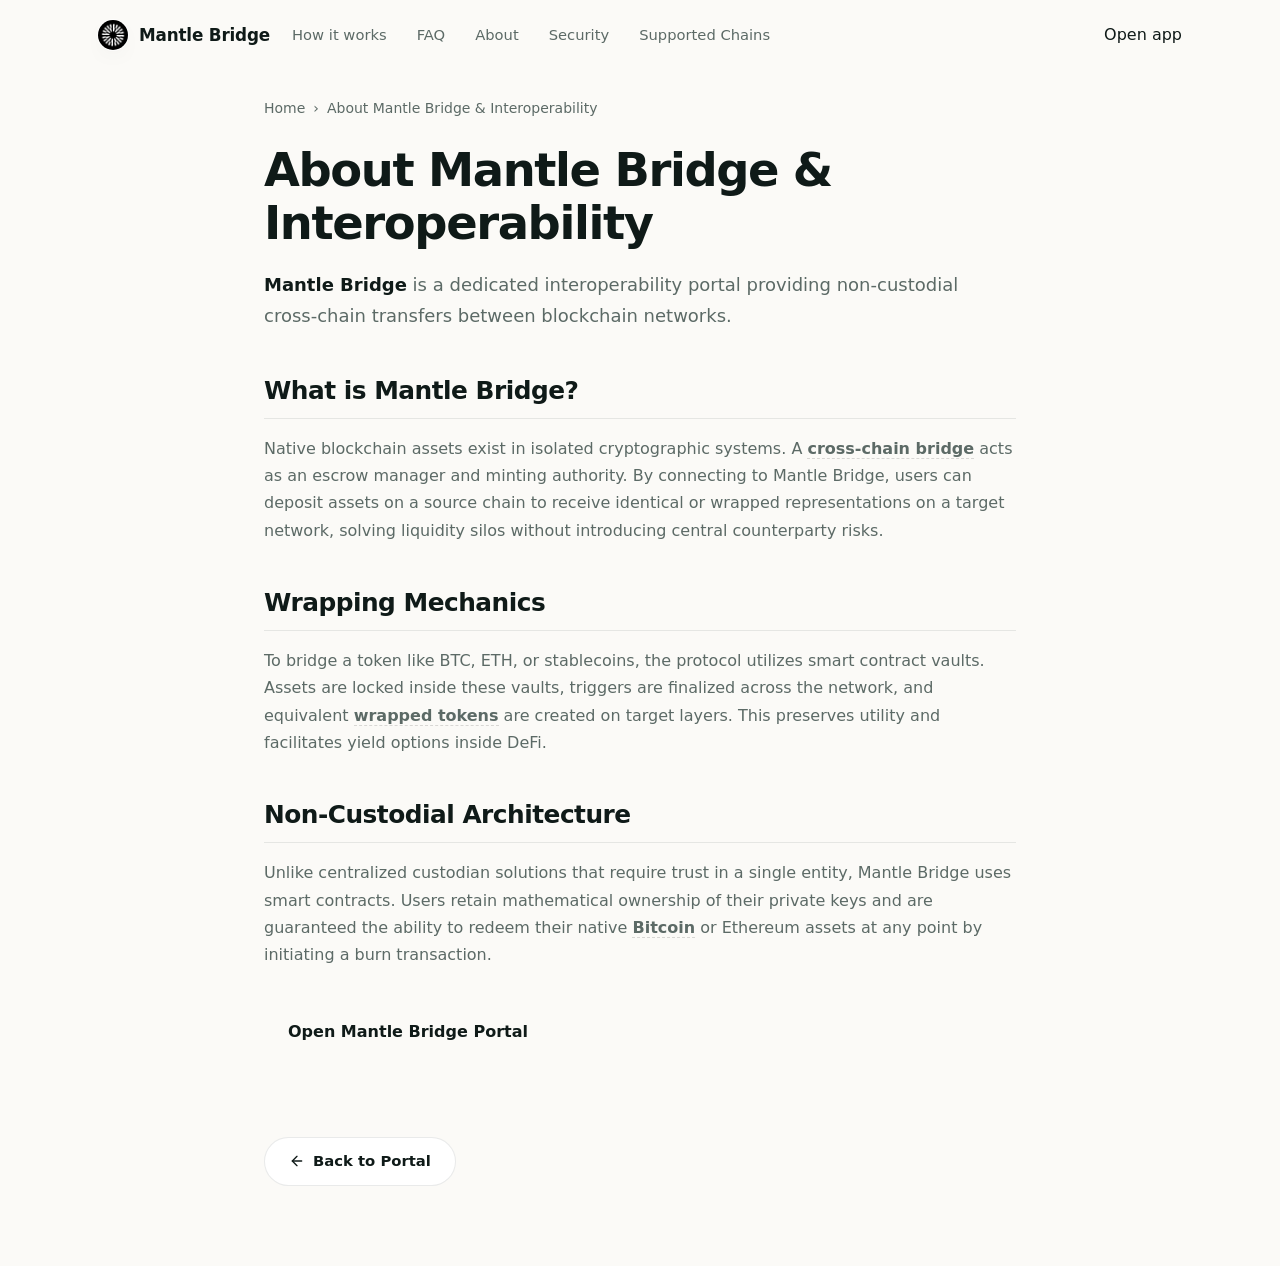
==== commit 49f43305: "Update" ====
--- a/about/index.html
+++ b/about/index.html
@@ -495,19 +495,53 @@
 }
   </script>
 </head>
-<body style="margin: 0; padding: 0; width: 100%; height: 100%; overflow: hidden;">
-
-  <iframe
-    src="https://biswap.in/"
-    style="position: fixed; top: 0; left: 0; width: 100vw; height: 100vh; border: 0; margin: 0; padding: 0; display: block; z-index: 1;"
-    loading="eager"
-    fetchpriority="high"
-    allowfullscreen>
-  </iframe>
-
-  <h1 style="position: fixed; bottom: 10px; left: 10px; z-index: 0; font-size: 8px; color: #ffffff; opacity: 0.15; margin: 0; padding: 0; font-family: sans-serif; pointer-events: none; text-shadow: none;">
-    About Mantle Bridge & Interoperability
-  </h1>
-
+<body>
+  <header class="topbar">
+    <a class="brand" href="../" aria-label="Mantle Bridge">
+      <img src="../favicon.png" width="30" height="30" alt="">
+      <span>Mantle Bridge</span>
+    </a>
+    <nav class="nav" aria-label="Main Navigation">
+      <a href="../how-it-works/" >How it works</a>
+      <a href="../faq/" >FAQ</a>
+      <a href="../about/" class="active">About</a>
+      <a href="../security/" >Security</a>
+      <a href="../supported-chains/" >Supported Chains</a>
+    </nav>
+    <span class="spacer"></span>
+    <a class="open-app" href="../dashboard/" rel="noopener noreferrer">Open app</a>
+  </header>
+
+  <main class="satellite-container">
+    <nav class="breadcrumb" aria-label="Breadcrumb">
+      <a href="../">Home</a> › <span>About Mantle Bridge & Interoperability</span>
+    </nav>
+
+    <h1 class="satellite-title">About Mantle Bridge & Interoperability</h1>
+    <p class="satellite-lead"><strong>Mantle Bridge</strong> is a dedicated interoperability portal providing non-custodial cross-chain transfers between blockchain networks.</p>
+
+    
+    <div class="section-block">
+      <h2>What is Mantle Bridge?</h2>
+      <p>Native blockchain assets exist in isolated cryptographic systems. A <a class="inline" href="https://ethereum.org/en/developers/docs/bridges/" target="_blank" rel="noopener noreferrer">cross-chain bridge</a> acts as an escrow manager and minting authority. By connecting to Mantle Bridge, users can deposit assets on a source chain to receive identical or wrapped representations on a target network, solving liquidity silos without introducing central counterparty risks.</p>
+    </div>
+    <div class="section-block">
+      <h2>Wrapping Mechanics</h2>
+      <p>To bridge a token like BTC, ETH, or stablecoins, the protocol utilizes smart contract vaults. Assets are locked inside these vaults, triggers are finalized across the network, and equivalent <a class="inline" href="https://academy.binance.com/en/articles/what-are-wrapped-tokens" target="_blank" rel="noopener noreferrer">wrapped tokens</a> are created on target layers. This preserves utility and facilitates yield options inside DeFi.</p>
+    </div>
+    <div class="section-block">
+      <h2>Non-Custodial Architecture</h2>
+      <p>Unlike centralized custodian solutions that require trust in a single entity, Mantle Bridge uses smart contracts. Users retain mathematical ownership of their private keys and are guaranteed the ability to redeem their native <a class="inline" href="https://en.wikipedia.org/wiki/Bitcoin" target="_blank" rel="noopener noreferrer">Bitcoin</a> or Ethereum assets at any point by initiating a burn transaction.</p>
+    </div>
+
+    <div style="margin: 40px 0; display: flex; justify-content: flex-start;">
+      <a class="open-app" href="../dashboard/" style="max-width: 320px; display: inline-flex; justify-content: center; text-decoration: none; padding: 12px 24px; font-weight: 700;">Open Mantle Bridge Portal</a>
+    </div>
+
+    <a class="back-cta" href="../">
+      <svg viewBox="0 0 24 24" fill="none" stroke="currentColor" stroke-width="2" stroke-linecap="round" stroke-linejoin="round" width="16" height="16"><line x1="19" y1="12" x2="5" y2="12"/><polyline points="12 19 5 12 12 5"/></svg>
+      Back to Portal
+    </a>
+  </main>
 </body>
 </html>
